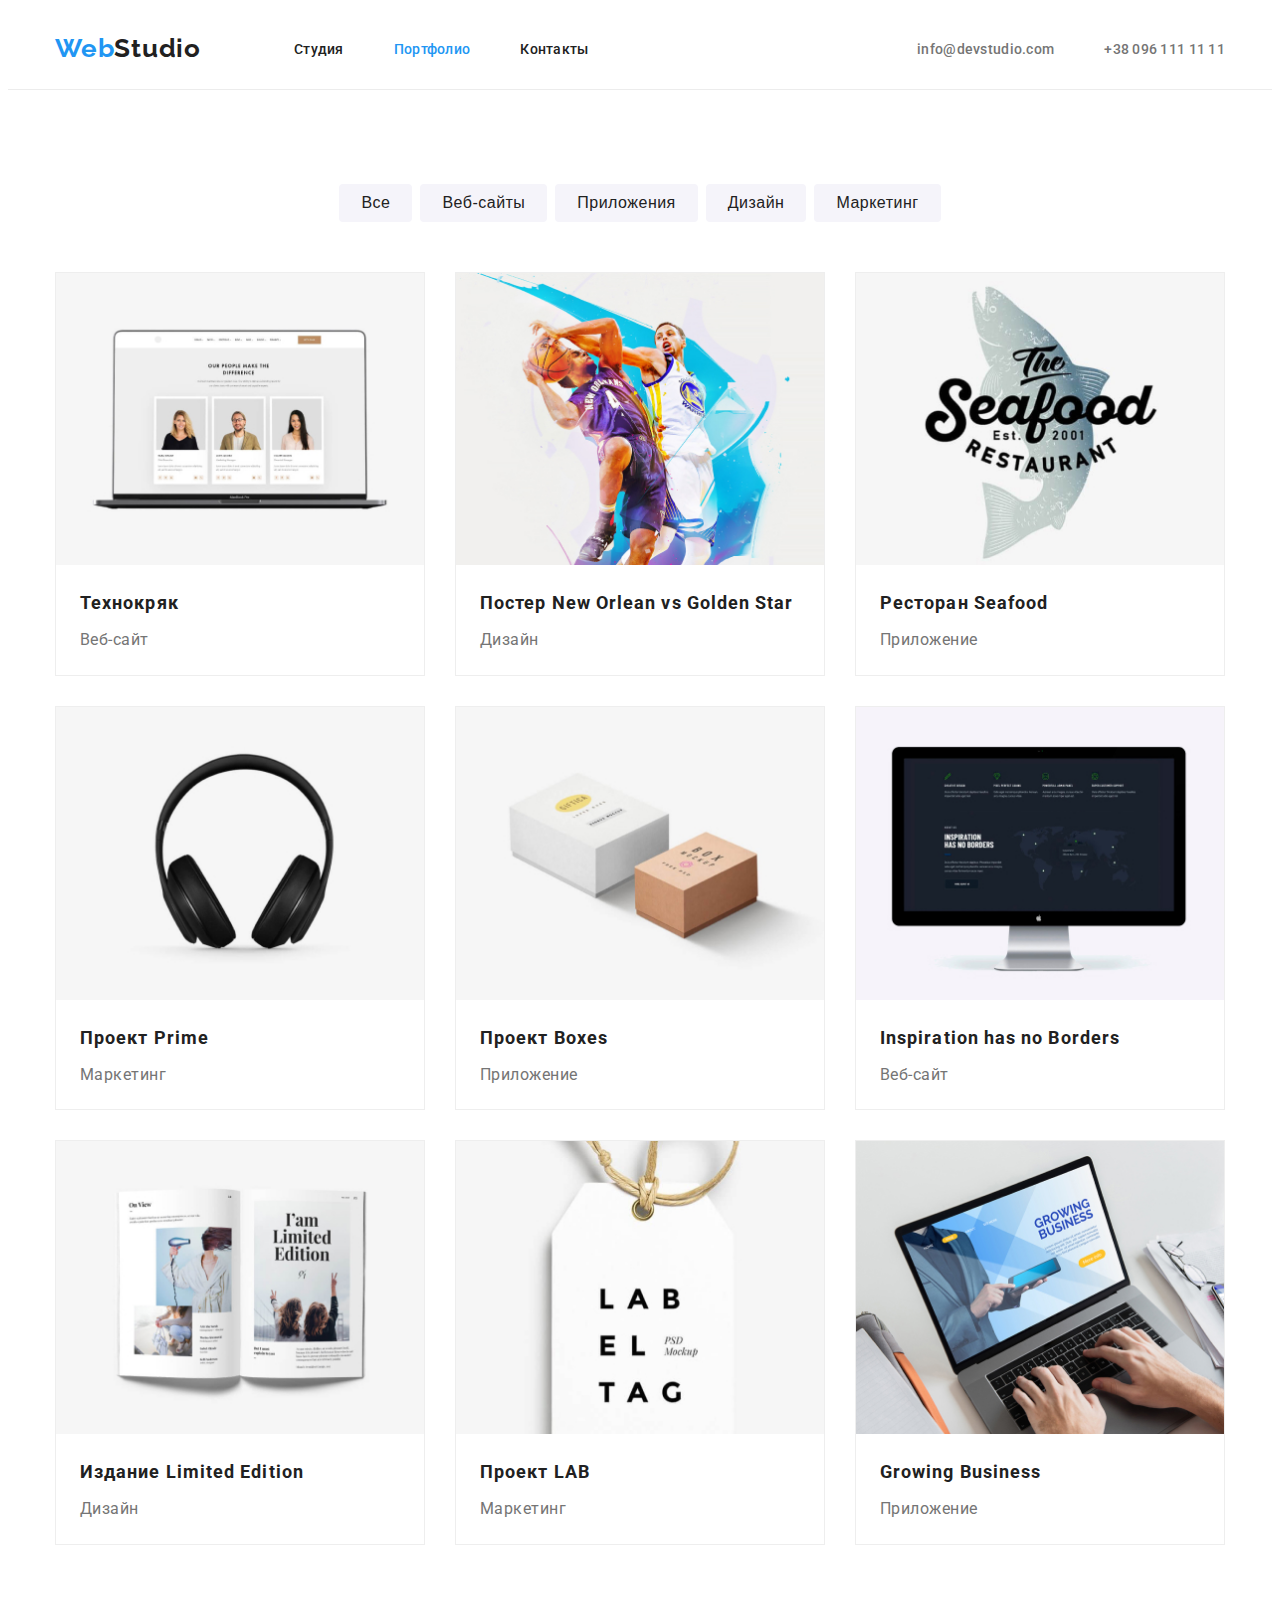
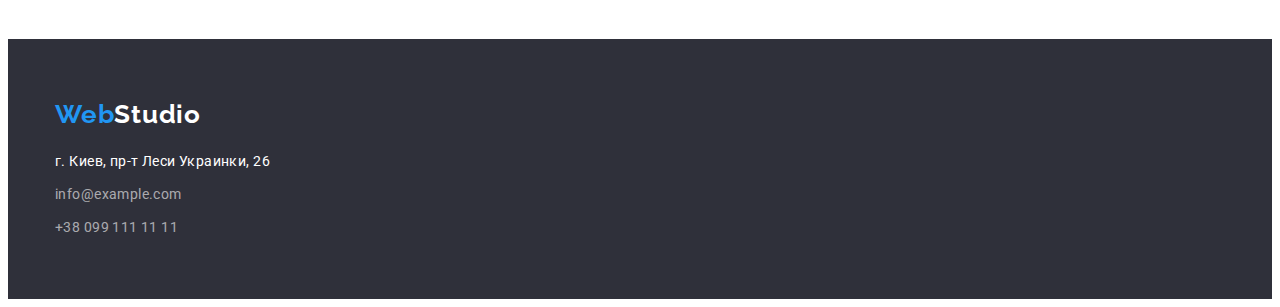
==== Portfolio.html @ ead6dd15 "1" ====
<!DOCTYPE html>
<html lang="en">
<head>
  <meta charset="UTF-8">
  <meta name="viewport" content="width=device-width, initial-scale=1.0">
  
  <link rel="preconnect" href="https://fonts.gstatic.com">
  <link href="https://fonts.googleapis.com/css2?family=Raleway:wght@700&family=Roboto:wght@400;500;700;900&display=swap"
    rel="stylesheet">
 
  <link rel="stylesheet" href="https://cdnjs.cloudflare.com/ajax/libs/modern-normalize/1.0.0/modern-normalize.min.css"
    integrity="sha512-ISS7cAi1PEhQ8jnbJpJZMd29NlhNj4AWYyLOSp2CE/CsHxTCu+r+t0D2yoJudVrd0/8fTVPUVDzY5Tvli75u/g=="
    crossorigin="anonymous" />
 
  <title>Портфолио</title>
  <link rel="stylesheet" href="./css/global.css">
  <link rel="stylesheet" href="./css/portfolio.css">
</head>

<body>

<!-- Header -->
<header class="page-header">
  
<div class="head-container">
  <nav class="header-nav">
    <!-- Логотип -->
    <a class="logo-web" href="./index.html">Web<span class="logo-studio-black">Studio</span></a>
    
    <!-- Навигация -->
    <ul class="nav-list">
      <li><a class="nav-menu" href="./index.html">Студия</a></li>
      <li><a class="nav-menu current" href="">Портфолио</a></li>
      <li><a class="nav-menu" href="">Контакты</a></li>
    </ul>
  </nav>

  <!-- Контакты -->
  <ul class="nav-contacts-list">
    <li><a class="nav-contacts" href="mailto:info@devstudio.com">info@devstudio.com</a></li>
    <li><a class="nav-contacts" href="tel:+380961111111">+38 096 111 11 11</a></li>
  </ul>
  </div>
</header>
  
<!-- Main -->
<main>

  <!--Кнопки фильтры-->
<section class="portfolio-container"> 
  <div class="container">
    
    <!-- Скрытый заголовок -->
    <h2 class="visually-hidden">Список кнопок-фильтров</h2>
    
    <!-- Кнопки -->
    <ul class="portfolio-buttons">
      <li class="buttons-items"><button class="buttons">Все</button></li>
      <li class="buttons-items"><button class="buttons">Веб-сайты</button></li>
      <li class="buttons-items"><button class="buttons">Приложения</button></li>
      <li class="buttons-items"><button class="buttons">Дизайн</button></li>
      <li class="buttons-items"><button class="buttons">Маркетинг</button></li>
    </ul>
    
    <!-- portfolio -->

    <!-- Скрытый заголовок -->
    <h2 class="visually-hidden">Наше потфолио</h2>
    <!-- Список проектов -->
     
      <ul class="project-list">
        <!-- проэкт 1 -->
        <li class="project-list-item">
          <img class="project-img" src="./images/Texnokryk.jpg" alt="Технокряк" width="370">
          <div class="project-details-container">
            <h3 class="project-title">Технокряк</h3>
            <p class="project-type">Веб-сайт</p>
          </div>
        </li>
      
        <!-- проэкт 2 -->
        <li class="project-list-item">
          <img class="project-img" src="./images/New-Orlean-vs-Golden-Star.jpg" alt="Постер New Orlean vs Golden Star"
            width="370">
          <div class="project-details-container">
            <h3 class="project-title">Постер New Orlean vs Golden Star</h3>
            <p class="project-type">Дизайн</p>
          </div>
        </li>
      
        <!-- проэкт 3 -->
        <li class="project-list-item">
          <img class="project-img" src="./images/Seafood.jpg" alt="Ресторан Seafood" width="370">
          <div class="project-details-container">
            <h3 class="project-title">Ресторан Seafood</h3>
            <p class="project-type">Приложение</p>
          </div>
        </li>
      
        <!-- проэкт 4 -->
        <li class="project-list-item">
          <img class="project-img" src="./images/prime.jpg" alt="Проект Prime" width="370">
          <div class="project-details-container">
            <h3 class="project-title">Проект Prime</h3>
            <p class="project-type">Маркетинг</p>
          </div>
        </li>
      
        <!-- проэкт 5 -->
        <li class="project-list-item">
          <img class="project-img" src="./images/Boxes.jpg" alt="Проект Boxes" width="370">
          <div class="project-details-container">
            <h3 class="project-title">Проект Boxes</h3>
            <p class="project-type">Приложение</p>
          </div>
        </li>
      
        <!-- проэкт 6 -->
        <li class="project-list-item">
          <img class="project-img" src="./images/Inspiration-has-no-Borders.jpg" alt="Inspiration has no Borders" width="370">
          <div class="project-details-container">
            <h3 class="project-title">Inspiration has no Borders</h3>
            <p class="project-type">Веб-сайт</p>
          </div>
        </li>
      
        <!-- проэкт 7 -->
        <li class="project-list-item">
          <img class="project-img" src="./images/Limited-edition.jpg" alt="Издание Limited Edition" width="370">
          <div class="project-details-container">
            <h3 class="project-title">Издание Limited Edition</h3>
            <p class="project-type">Дизайн</p>
          </div>
        </li>
      
        <!-- проэкт 8 -->
        <li class="project-list-item">
          <img class="project-img" src="./images/lab.jpg" alt="Проект LAB" width="370">
          <div class="project-details-container">
            <h3 class="project-title">Проект LAB</h3>
            <p class="project-type">Маркетинг</p>
          </div>
        </li>
      
        <!-- проэкт 9 -->
        <li class="project-list-item">
          <img class="project-img" src="./images/growin-business.jpg" alt="Growing Business" width="370">
          <div class="project-details-container">
            <h3 class="project-title">Growing Business</h3>
            <p class="project-type">Приложение</p>
          </div>
        </li>
      </ul> 
  </div>
</section>


</main>

<!-- Футер -->
<footer class="footer-main">
  <div class="footer-container">
    <!-- Логотип -->
    <a class="logo-web-footer" href="./index.html">Web<span class="logo-studio-white">Studio</span></a>
    
    <!-- Адрес -->
    <address class="address-block">
      <span class="footer-address">г. Киев, пр-т Леси Украинки, 26</span>
      <ul class="footer-address-list">
        <li><a class="footer-mail" href="mailto:info@devstudio.com">info@example.com</a></li>
        <li><a class="footer-phone" href="tel:+380961111111">+38 099 111 11 11</a></li>
      </ul>
    </address>
  </div>
  
</footer>

</body>
</html>
---- css/global.css ----
:root {
  /* Цвет шрифта*/
  --gray-text-color: #757575;
  --black-text-color: #212121;
  --select-color: #2196f3;
  --white-text-color: #ffffff;
  --footer-mail-phone: rgba(255, 255, 255, 0.6);
  /* Цвет фона, кнопок ... */
  --header-border-line: #ececec;
  --background-hero-footer: #2f303a;
  --background-team: #f5f4fa;
  --background-button: #f5f4fa;
  --background-project-list: #ffffff;
  --border-project-list: #eeeeee;
}

*,
*::before,
*::after {
  box-sizing: border-box;
}

body {
  font-family: 'Roboto', sans-serif;
  font-style: normal;
}

img {
  max-width: 100%;
  height: auto;
}

/* Обнуление некоторых стилей */
h1,
h2,
h3,
p,
ul {
  list-style: none;
  margin-top: 0;
  margin-bottom: 0;
  padding-left: 0;
}

a {
  text-decoration: none;
}

/* Эталонный контейнер */
.container {
  width: 1200px;
  padding: 0 15px;
  margin: 0 auto;
  /* outline: 1px solid red; */
}

/* Контейнер шапки */
.page-header {
  padding-top: 25px;
  padding-bottom: 25px;
}

.head-container {
  width: 1200px;
  padding: 0 15px;
  margin: 0 auto;
  display: flex;
  justify-content: space-between;
  /* outline: 1px solid red; */
}

.nav-list,
.nav-contacts-list,
.header-nav {
  display: flex;
  align-items: center;
}

.nav-list li:not(:first-child) {
  margin-left: 50px;
}

.nav-contacts-list li:last-child {
  margin-left: 50px;
}

.visually-hidden {
  position: absolute;
  width: 1px;
  height: 1px;
  margin: -1px;
  border: 0;
  padding: 0;

  white-space: nowrap;
  clip-path: inset(100%);
  clip: rect(0 0 0 0);
  overflow: hidden;
}

.logo-web,
.logo-web-footer,
.logo-studio-black {
  font-family: 'Raleway', sans-serif;
}

.logo-web,
.logo-web-footer {
  font-weight: bold;
  font-size: 26px;
  line-height: 1.19;
  letter-spacing: 0.03em;
  color: var(--select-color);
}

.logo-web {
  margin-right: 93px;
}
.logo-studio-black {
  font-weight: bold;
  font-size: 26px;
  line-height: 1.19;
  letter-spacing: 0.03em;
  color: var(--black-text-color);
}

.nav-menu {
  font-weight: 500;
  font-size: 14px;
  line-height: 1.14;
  letter-spacing: 0.02em;
  color: var(--black-text-color);
}

.nav-menu:hover,
.nav-menu:focus,
.nav-contacts:hover,
.nav-contacts:focus {
  color: var(--select-color);
}

.nav-contacts {
  font-weight: 500;
  font-size: 14px;
  line-height: 1.14;
  letter-spacing: 0.02em;
  color: var(--gray-text-color);
}

/* Footer */

.footer-main {
  background: var(--background-hero-footer);
  padding-top: 60px;
  padding-bottom: 60px;
  display: block;
}

.logo-web-footer {
  margin-bottom: 20;
}

.footer-container {
  display: block;
  width: 1200px;
  margin-right: auto;
  margin-left: auto;
  padding: 0 15px;
  /* outline: 1px solid red; */
}

.address-block {
  margin-top: 20px;
}

.footer-address {
  font-style: normal;
  font-weight: normal;
  font-size: 14px;
  line-height: 1.71;
  letter-spacing: 0.03em;
  color: var(--white-text-color);
  margin-top: 20px;
}
.footer-address-list li {
  margin-top: 9px;
}

/* Стили Footer link */
.footer-mail,
.footer-phone {
  font-weight: normal;
  font-style: normal;
  font-size: 14px;
  line-height: 1.71;
  letter-spacing: 0.03em;
  color: var(--footer-mail-phone);
}
---- css/portfolio.css ----
.page-header {
  border-bottom: 1px solid var(--header-border-line);
}

.logo-studio-white {
  color: var(--white-text-color);
}

.portfolio-container {
  padding: 94px 0;
}

/* Кнопки */
.buttons {
  background: var(--background-button);
  border-radius: 4px;
  border: none;
  font-weight: 500;
  font-size: 16px;
  line-height: 1.62;
  text-align: center;
  letter-spacing: 0.03em;
  color: var(--black-text-color);
  padding: 6px 22px;
}

.portfolio-buttons {
  display: flex;
  justify-content: center;
  text-align: center;
  margin-bottom: 50px;
}

.portfolio-buttons .buttons-items:not(:last-child) {
  margin-right: 8px;
}

.buttons:hover,
.buttons:focus {
  background: var(--select-color);
  color: var(--white-text-color);
  border: none;
  box-shadow: 0px 3px 1px rgba(0, 0, 0, 0.1), 0px 1px 2px rgba(0, 0, 0, 0.08),
    0px 2px 2px rgba(0, 0, 0, 0.12);
}

.nav-menu.current {
  color: var(--select-color);
}

/* Portfolio */

.project-list {
  display: flex;
  flex-wrap: wrap;
}

.project-list-item {
  background: var(background-project-list);
  border: 1px solid var(--border-project-list);
  width: calc((100% - 60px) / 3);
  margin-right: 30px;
  margin-bottom: 30px;
}

.project-list-item:nth-child(3n) {
  margin-right: 0;
}

.project-list-item:nth-last-child(-n + 3) {
  margin-bottom: 0;
}

.project-img {
  display: block;
}

.project-details-container {
  padding: 20px 24px;
}
.project-title {
  font-weight: bold;
  font-size: 18px;
  line-height: 2;
  letter-spacing: 0.06em;
  color: var(--black-text-color);
  margin-bottom: 4px;
}

.project-type {
  font-weight: normal;
  font-size: 16px;
  line-height: 1.87;
  letter-spacing: 0.03em;
  color: var(--gray-text-color);
}
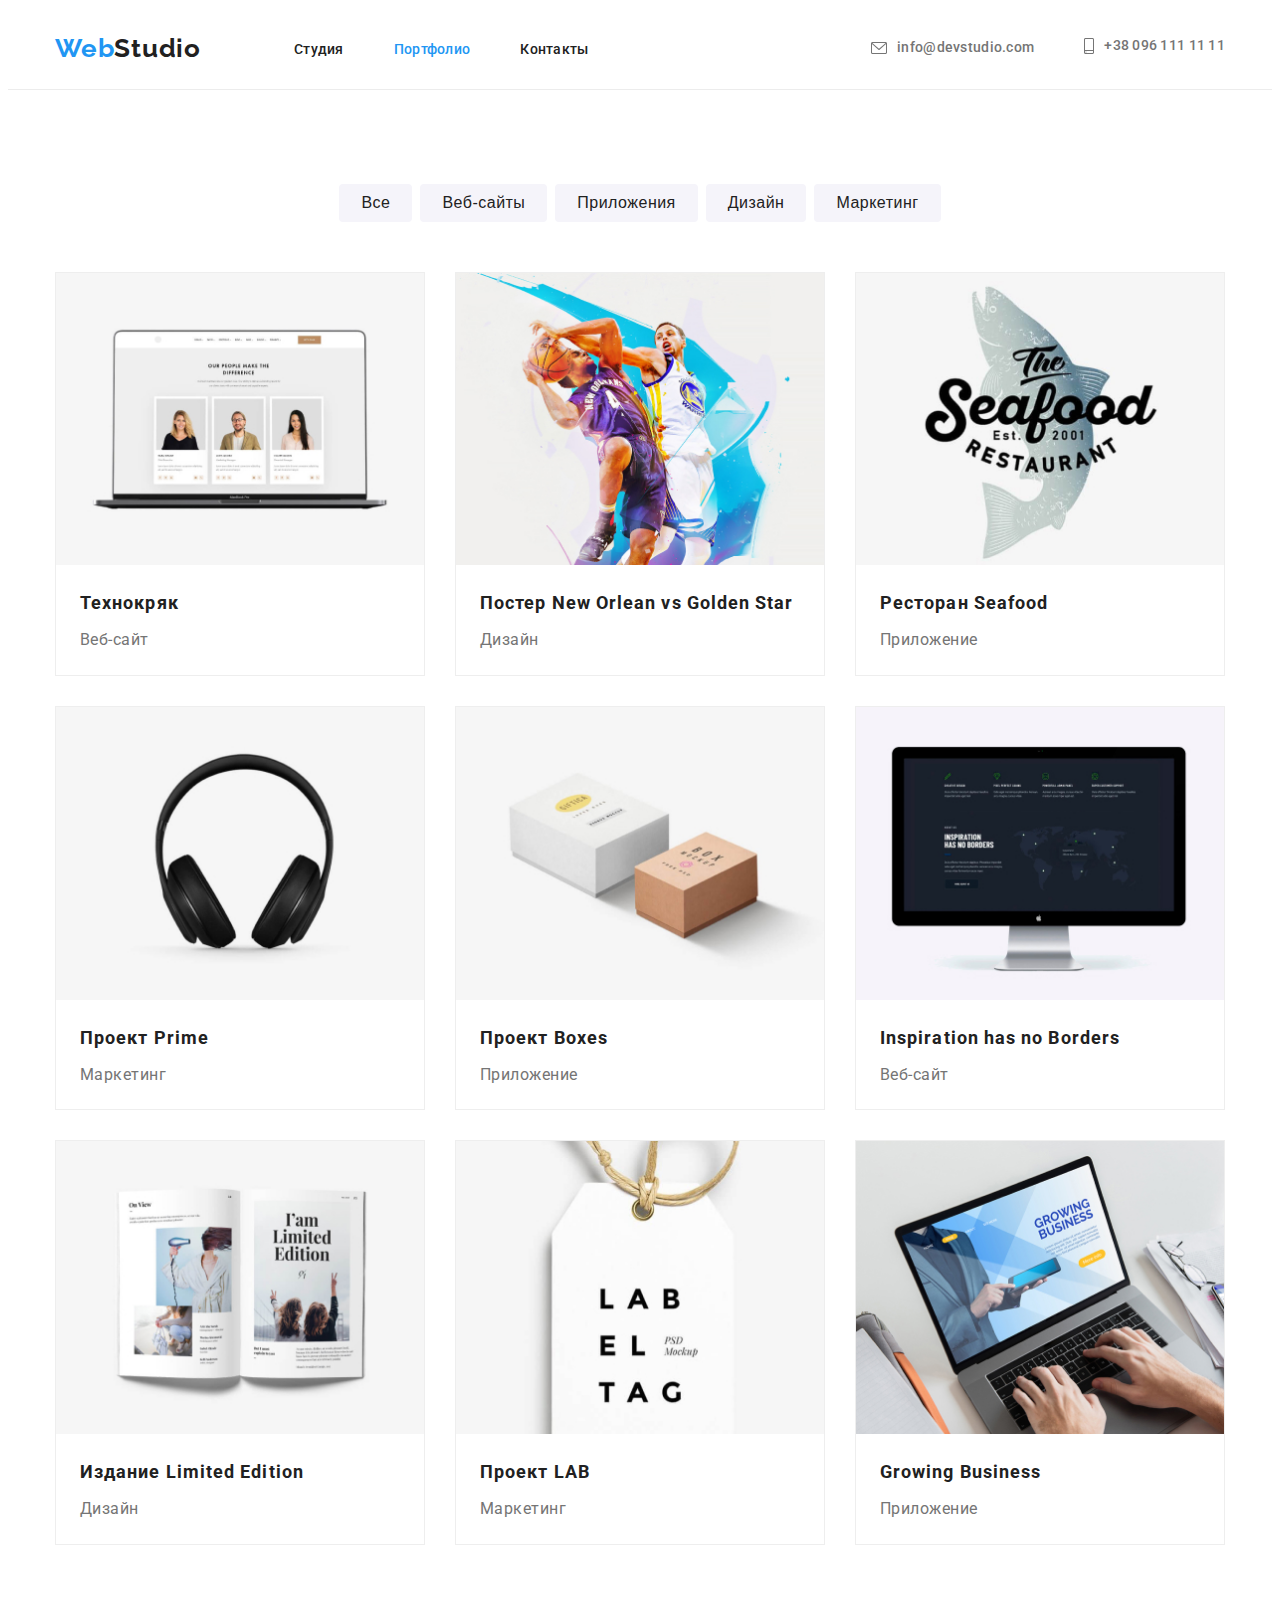
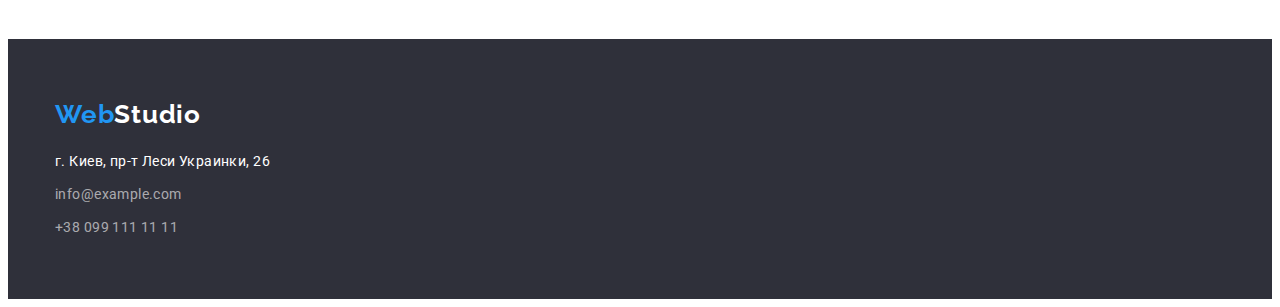
==== commit b60926d0: "1" ====
--- a/Portfolio.html
+++ b/Portfolio.html
@@ -37,8 +37,8 @@
 
   <!-- Контакты -->
   <ul class="nav-contacts-list">
-    <li><a class="nav-contacts" href="mailto:info@devstudio.com">info@devstudio.com</a></li>
-    <li><a class="nav-contacts" href="tel:+380961111111">+38 096 111 11 11</a></li>
+    <li><a class="nav-contacts-mail" href="mailto:info@devstudio.com">info@devstudio.com</a></li>
+    <li><a class="nav-contacts-phone" href="tel:+380961111111">+38 096 111 11 11</a></li>
   </ul>
   </div>
 </header>
--- a/css/global.css
+++ b/css/global.css
@@ -132,14 +132,10 @@
   color: var(--black-text-color);
 }
 
-.nav-menu:hover,
-.nav-menu:focus,
-.nav-contacts:hover,
-.nav-contacts:focus {
-  color: var(--select-color);
-}
-
-.nav-contacts {
+.nav-contacts-mail,
+.nav-contacts-phone {
+  display: inline-flex;
+  align-items: center;
   font-weight: 500;
   font-size: 14px;
   line-height: 1.14;
@@ -147,7 +143,49 @@
   color: var(--gray-text-color);
 }
 
-/* Footer */
+.nav-contacts-mail::before {
+  content: '';
+  width: 16px;
+  height: 12px;
+  /* background-color: red; */
+  background-size: contain;
+  background-repeat: no-repeat;
+  background-image: url(../images/icons/email.svg);
+  margin-right: 10px;
+}
+
+.nav-contacts-phone::before {
+  content: '';
+  width: 10px;
+  height: 16px;
+  /* background-color: red; */
+  background-size: contain;
+  background-repeat: no-repeat;
+  background-image: url(../images/icons/smartphone.svg);
+  margin-right: 10px;
+}
+
+.nav-menu:hover,
+.nav-menu:focus,
+.nav-contacts-mail:hover,
+.nav-contacts-mail:focus,
+.nav-contacts-phone:hover,
+.nav-contacts-phone:focus
+/* .nav-contacts::before:hover { */ {
+  color: var(--select-color);
+}
+
+/* .nav-contacts-mail:hover::before {
+  background-image: url(../images/icons/email-selected2.svg);
+  background-repeat: no-repeat;
+  align-items: center;
+}
+
+.nav-contacts-phone:hover::before {
+  background-image: url(../images/icons/smartphone-selected.svg);
+  background-repeat: no-repeat;
+  align-items: center;
+} */
 
 .footer-main {
   background: var(--background-hero-footer);
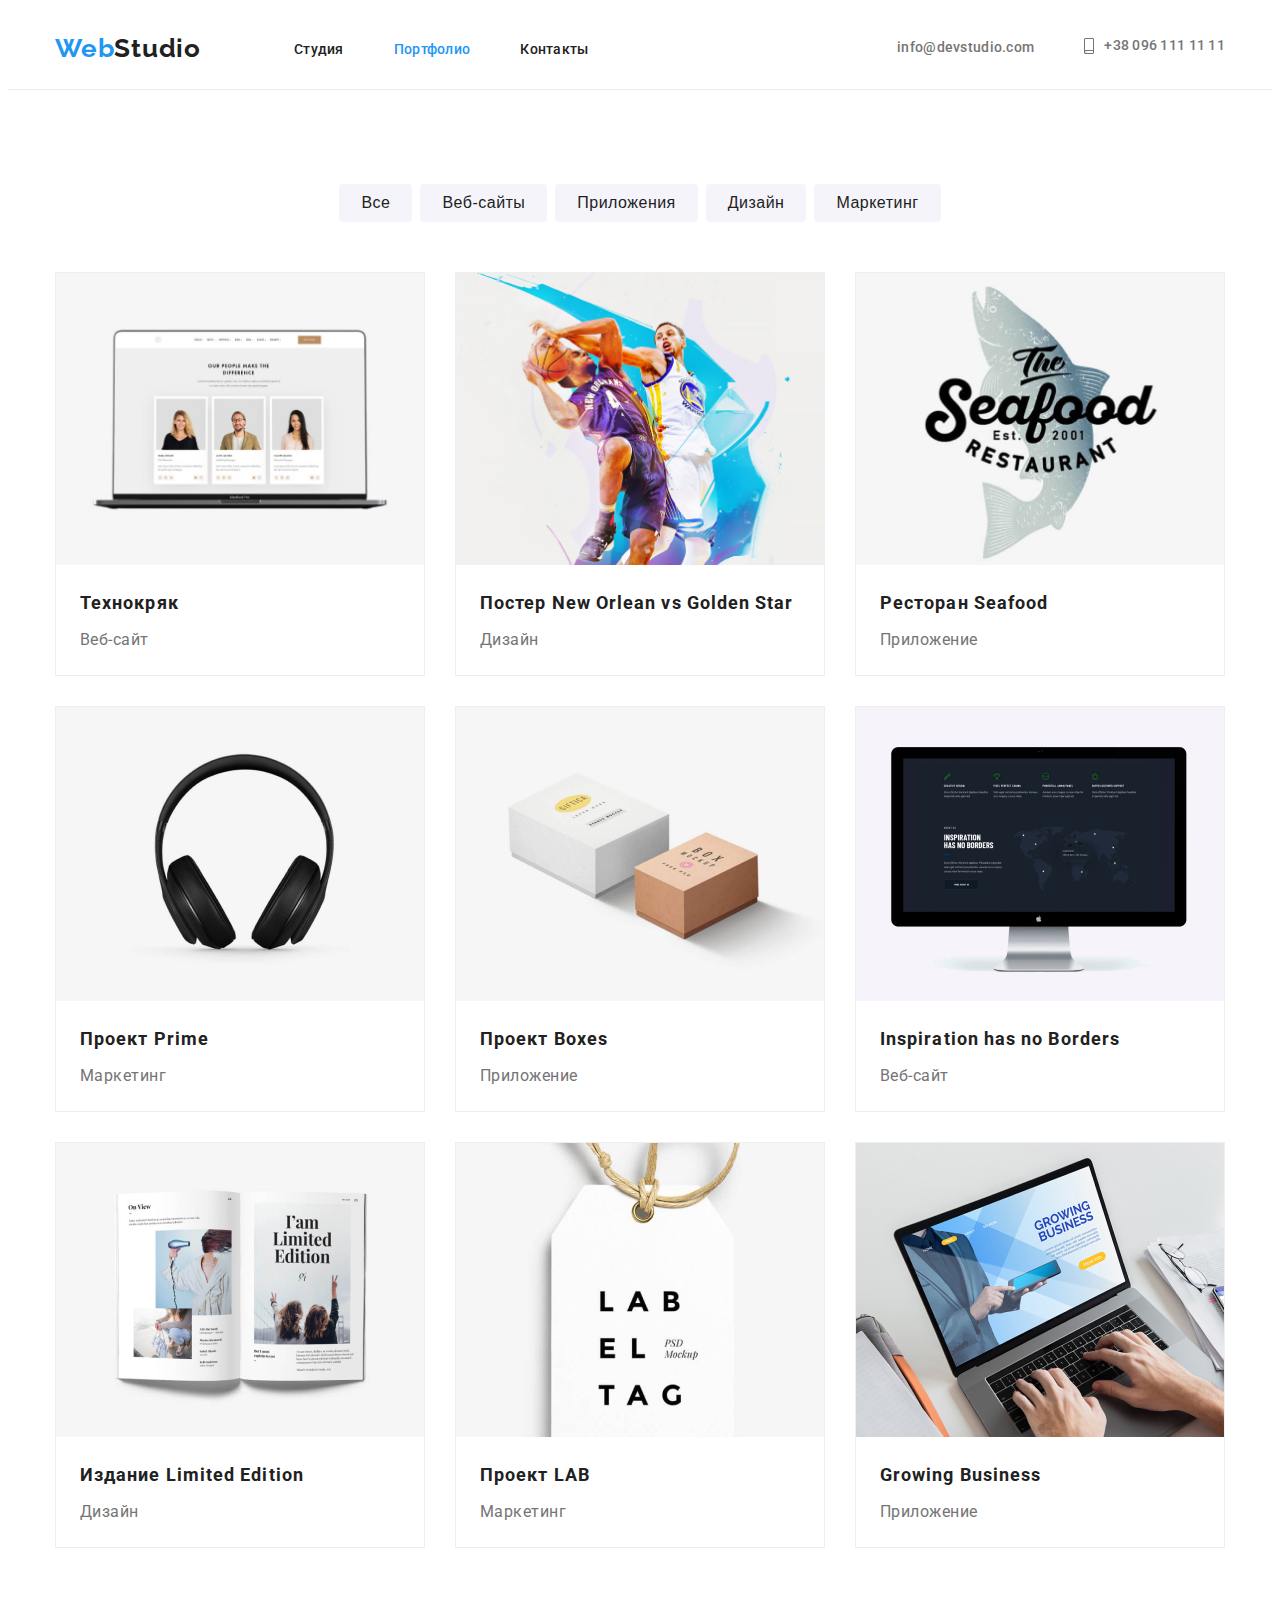
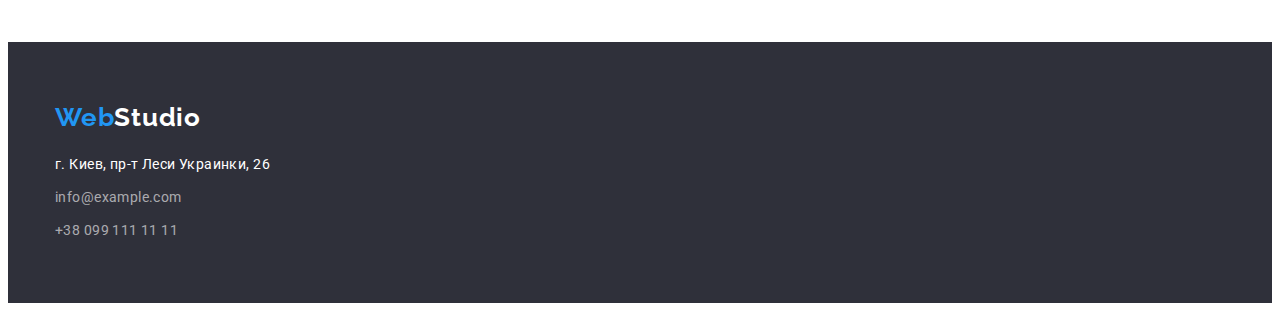
==== commit e63ba0f7: "1" ====
--- a/Portfolio.html
+++ b/Portfolio.html
@@ -71,8 +71,10 @@
       <ul class="project-list">
         <!-- проэкт 1 -->
         <li class="project-list-item">
+          <div class=-thumb">
           <img class="project-img" src="./images/Texnokryk.jpg" alt="Технокряк" width="370">
-          <div class="project-details-container">
+        </div>
+        <div class="project-details-container">
             <h3 class="project-title">Технокряк</h3>
             <p class="project-type">Веб-сайт</p>
           </div>
@@ -80,8 +82,10 @@
       
         <!-- проэкт 2 -->
         <li class="project-list-item">
+          <div class=-thumb">
           <img class="project-img" src="./images/New-Orlean-vs-Golden-Star.jpg" alt="Постер New Orlean vs Golden Star"
-            width="370">
+          width="370">
+        </div>
           <div class="project-details-container">
             <h3 class="project-title">Постер New Orlean vs Golden Star</h3>
             <p class="project-type">Дизайн</p>
@@ -90,8 +94,10 @@
       
         <!-- проэкт 3 -->
         <li class="project-list-item">
+          <div class=-thumb">
           <img class="project-img" src="./images/Seafood.jpg" alt="Ресторан Seafood" width="370">
-          <div class="project-details-container">
+        </div>
+        <div class="project-details-container">
             <h3 class="project-title">Ресторан Seafood</h3>
             <p class="project-type">Приложение</p>
           </div>
@@ -99,7 +105,9 @@
       
         <!-- проэкт 4 -->
         <li class="project-list-item">
+          <div class="thumb">
           <img class="project-img" src="./images/prime.jpg" alt="Проект Prime" width="370">
+          </div>
           <div class="project-details-container">
             <h3 class="project-title">Проект Prime</h3>
             <p class="project-type">Маркетинг</p>
@@ -108,7 +116,9 @@
       
         <!-- проэкт 5 -->
         <li class="project-list-item">
+          <div class="thumb">
           <img class="project-img" src="./images/Boxes.jpg" alt="Проект Boxes" width="370">
+          </div>
           <div class="project-details-container">
             <h3 class="project-title">Проект Boxes</h3>
             <p class="project-type">Приложение</p>
@@ -117,7 +127,9 @@
       
         <!-- проэкт 6 -->
         <li class="project-list-item">
+          <div class="thumb">
           <img class="project-img" src="./images/Inspiration-has-no-Borders.jpg" alt="Inspiration has no Borders" width="370">
+          </div>
           <div class="project-details-container">
             <h3 class="project-title">Inspiration has no Borders</h3>
             <p class="project-type">Веб-сайт</p>
@@ -126,7 +138,9 @@
       
         <!-- проэкт 7 -->
         <li class="project-list-item">
+          <div class="thumb">
           <img class="project-img" src="./images/Limited-edition.jpg" alt="Издание Limited Edition" width="370">
+          </div>
           <div class="project-details-container">
             <h3 class="project-title">Издание Limited Edition</h3>
             <p class="project-type">Дизайн</p>
@@ -135,7 +149,9 @@
       
         <!-- проэкт 8 -->
         <li class="project-list-item">
+          <div class="thumb">
           <img class="project-img" src="./images/lab.jpg" alt="Проект LAB" width="370">
+          </div>
           <div class="project-details-container">
             <h3 class="project-title">Проект LAB</h3>
             <p class="project-type">Маркетинг</p>
@@ -144,7 +160,9 @@
       
         <!-- проэкт 9 -->
         <li class="project-list-item">
+          <div class="thumb">
           <img class="project-img" src="./images/growin-business.jpg" alt="Growing Business" width="370">
+          </div>
           <div class="project-details-container">
             <h3 class="project-title">Growing Business</h3>
             <p class="project-type">Приложение</p>
--- a/css/portfolio.css
+++ b/css/portfolio.css
@@ -71,6 +71,16 @@
   margin-bottom: 0;
 }
 
+.project-list .thumb {
+  height: 294px;
+}
+
+.project-list .project-img {
+  width: 100%;
+  height: 100%;
+  object-fit: cover;
+}
+
 .project-img {
   display: block;
 }
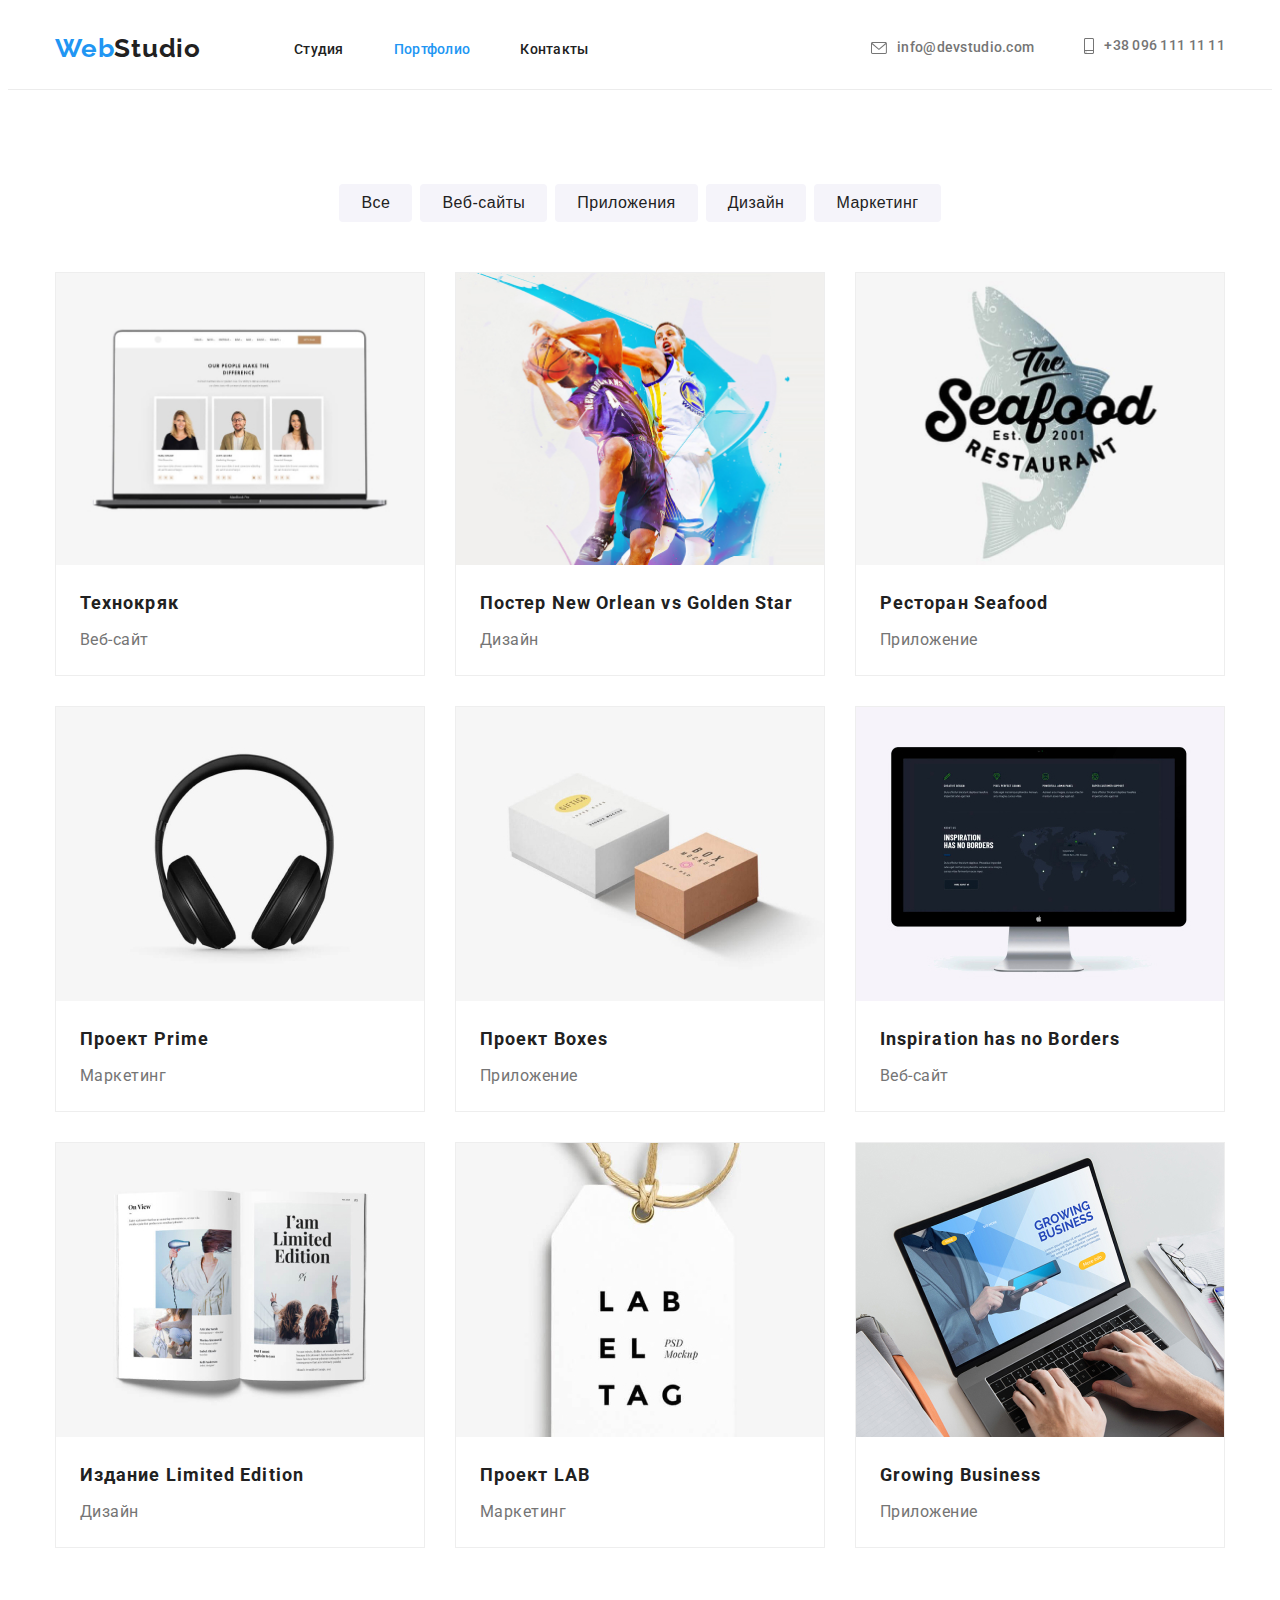
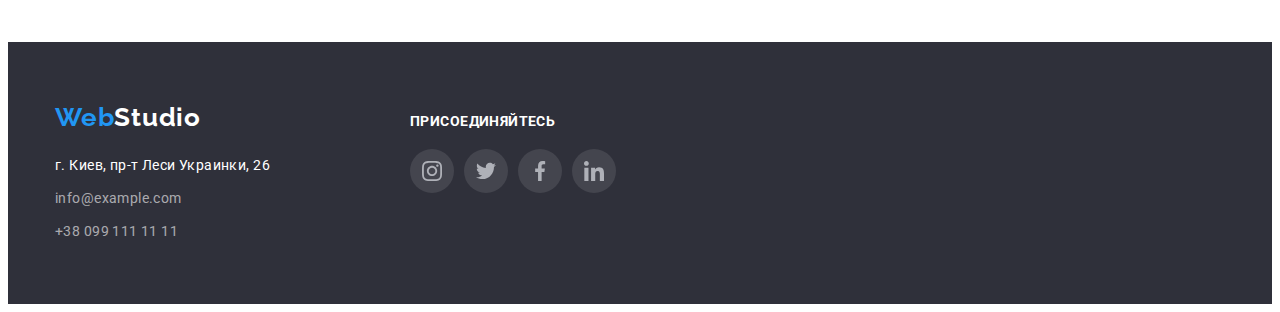
==== commit 62c09b66: "part3" ====
--- a/Portfolio.html
+++ b/Portfolio.html
@@ -13,8 +13,7 @@
     crossorigin="anonymous" />
  
   <title>Портфолио</title>
-  <link rel="stylesheet" href="./css/global.css">
-  <link rel="stylesheet" href="./css/portfolio.css">
+  <link rel="stylesheet" href="./css/styles.css">
 </head>
 
 <body>
@@ -37,8 +36,16 @@
 
   <!-- Контакты -->
   <ul class="nav-contacts-list">
-    <li><a class="nav-contacts-mail" href="mailto:info@devstudio.com">info@devstudio.com</a></li>
-    <li><a class="nav-contacts-phone" href="tel:+380961111111">+38 096 111 11 11</a></li>
+    <li><a class="nav-contacts-mail" href="mailto:info@devstudio.com">
+        <svg class="mail-icon">
+          <use href="./images/icons/icons.svg#email"></use>
+        </svg>
+        info@devstudio.com</a></li>
+    <li><a class="nav-contacts-phone" href="tel:+380961111111">
+        <svg class="phone-icon">
+          <use href="./images/icons/icons.svg#smartphone"></use>
+        </svg>
+        +38 096 111 11 11</a></li>
   </ul>
   </div>
 </header>
@@ -178,19 +185,60 @@
 <!-- Футер -->
 <footer class="footer-main">
   <div class="footer-container">
-    <!-- Логотип -->
-    <a class="logo-web-footer" href="./index.html">Web<span class="logo-studio-white">Studio</span></a>
-    
-    <!-- Адрес -->
-    <address class="address-block">
-      <span class="footer-address">г. Киев, пр-т Леси Украинки, 26</span>
-      <ul class="footer-address-list">
-        <li><a class="footer-mail" href="mailto:info@devstudio.com">info@example.com</a></li>
-        <li><a class="footer-phone" href="tel:+380961111111">+38 099 111 11 11</a></li>
+    <div class="footer-address">
+      <!-- Логотип -->
+      <a class="logo-web-footer" href="./index.html">Web<span class="logo-studio-white">Studio</span></a>
+
+      <!-- Адрес -->
+      <address class="address-block">
+        <span class="footer-address">г. Киев, пр-т Леси Украинки, 26</span>
+
+        <ul class="footer-address-list">
+          <li><a class="footer-mail" href="mailto:info@devstudio.com">info@example.com</a></li>
+          <li><a class="footer-phone" href="tel:+380961111111">+38 099 111 11 11</a></li>
+        </ul>
+      </address>
+    </div>
+    <div class="join-us">
+      <h2 class="join-us-title">Присоединяйтесь</h2>
+
+      <ul class="footer-social-icons">
+        <li class="social-icons-item">
+          <a class="footer-social-icons-link" href="">
+            <svg class="social-icons-svg" width="20" height="20">
+              <use href="./images/icons/icons.svg#instagram"></use>
+            </svg>
+          </a>
+        </li>
+
+        <li class="social-icons-item">
+          <a class="footer-social-icons-link" href="">
+            <svg class="social-icons-svg" width="20" height="20">
+              <use href="./images/icons/icons.svg#twitter"></use>
+            </svg>
+          </a>
+        </li>
+
+        <li class="social-icons-item">
+          <a class="footer-social-icons-link" href="">
+            <svg class="social-icons-svg" width="20" height="20">
+              <use href="./images/icons/icons.svg#facebook"></use>
+            </svg>
+          </a>
+        </li>
+
+        <li class="social-icons-item">
+          <a class="footer-social-icons-link" href="">
+            <svg class="social-icons-svg" width="20" height="20">
+              <use href="./images/icons/icons.svg#linkedin"></use>
+            </svg>
+          </a>
+        </li>
       </ul>
-    </address>
+    </div>
+
   </div>
-  
+
 </footer>
 
 </body>
--- a/css/styles.css
+++ b/css/styles.css
@@ -0,0 +1,688 @@
+:root {
+  /* Цвет шрифта*/
+  --gray-text-color: #757575;
+  --black-text-color: #212121;
+  --select-color: #2196f3;
+  --white-text-color: #ffffff;
+  --footer-mail-phone: rgba(255, 255, 255, 0.6);
+  /* Цвет фона, кнопок ... */
+  --header-border-line: #ececec;
+  --background-hero-footer: #2f303a;
+  --background-team: #f5f4fa;
+  --background-button: #f5f4fa;
+  --background-project-list: #ffffff;
+  --border-project-list: #eeeeee;
+  --gray-icon-customer: #afb1b8;
+}
+
+*,
+*::before,
+*::after {
+  box-sizing: border-box;
+}
+
+body {
+  font-family: 'Roboto', sans-serif;
+  font-style: normal;
+}
+
+img {
+  max-width: 100%;
+  height: auto;
+}
+
+/* Обнуление некоторых стилей */
+h1,
+h2,
+h3,
+p,
+ul,
+li {
+  list-style: none;
+  margin-top: 0;
+  margin-bottom: 0;
+  padding-left: 0;
+}
+
+a {
+  text-decoration: none;
+}
+
+/* Эталонный контейнер */
+.container {
+  width: 1200px;
+  padding: 0 15px;
+  margin: 0 auto;
+  /* outline: 1px solid red; */
+}
+
+/* Контейнер шапки */
+.page-header {
+  padding-top: 25px;
+  padding-bottom: 25px;
+}
+
+.head-container {
+  width: 1200px;
+  padding: 0 15px;
+  margin: 0 auto;
+  display: flex;
+  justify-content: space-between;
+  /* outline: 1px solid red; */
+}
+
+.nav-list,
+.nav-contacts-list,
+.header-nav {
+  display: flex;
+  align-items: center;
+}
+
+.nav-list li:not(:first-child) {
+  margin-left: 50px;
+}
+
+.nav-contacts-list li:last-child {
+  margin-left: 50px;
+}
+
+.visually-hidden {
+  position: absolute;
+  width: 1px;
+  height: 1px;
+  margin: -1px;
+  border: 0;
+  padding: 0;
+
+  white-space: nowrap;
+  clip-path: inset(100%);
+  clip: rect(0 0 0 0);
+  overflow: hidden;
+}
+
+.logo-web,
+.logo-web-footer,
+.logo-studio-black {
+  font-family: 'Raleway', sans-serif;
+}
+
+.logo-web,
+.logo-web-footer {
+  font-weight: bold;
+  font-size: 26px;
+  line-height: 1.19;
+  letter-spacing: 0.03em;
+  color: var(--select-color);
+}
+
+.logo-web {
+  margin-right: 93px;
+}
+.logo-studio-black {
+  font-weight: bold;
+  font-size: 26px;
+  line-height: 1.19;
+  letter-spacing: 0.03em;
+  color: var(--black-text-color);
+}
+
+.nav-menu {
+  font-weight: 500;
+  font-size: 14px;
+  line-height: 1.14;
+  letter-spacing: 0.02em;
+  color: var(--black-text-color);
+}
+
+.nav-contacts-mail,
+.nav-contacts-phone {
+  display: inline-flex;
+  align-items: center;
+  font-weight: 500;
+  font-size: 14px;
+  line-height: 1.14;
+  letter-spacing: 0.02em;
+  color: var(--gray-text-color);
+}
+
+/* .nav-contacts-mail::before {
+  content: '';
+  width: 16px;
+  height: 12px;
+  background-color: red;
+  background-size: contain;
+  background-repeat: no-repeat;
+  background-image: url(../images/icons/email.svg);
+  margin-right: 10px;
+}
+
+.nav-contacts-phone::before {
+  content: '';
+  width: 10px;
+  height: 16px;
+  background-color: red;
+  background-size: contain;
+  background-repeat: no-repeat;
+  background-image: url(../images/icons/smartphone.svg);
+  margin-right: 10px;
+} */
+
+.nav-menu:hover,
+.nav-menu:focus,
+.nav-contacts-mail:hover,
+.nav-contacts-mail:focus,
+.nav-contacts-phone:hover,
+.nav-contacts-phone:focus
+/* .nav-contacts::before:hover { */ {
+  color: var(--select-color);
+  outline: none;
+}
+
+/* .nav-contacts-mail:hover::before {
+  background-image: url(../images/icons/email-selected2.svg);
+  background-repeat: no-repeat;
+  align-items: center;
+}
+
+.nav-contacts-phone:hover::before {
+  background-image: url(../images/icons/smartphone-selected.svg);
+  background-repeat: no-repeat;
+  align-items: center;
+} */
+
+.head-container {
+  display: flex;
+  justify-content: space-between;
+}
+
+.nav-menu.current {
+  color: var(--select-color);
+}
+
+.logo-studio-white {
+  color: var(--white-text-color);
+}
+
+/* Hero */
+
+.hero {
+  background-color: var(--background-hero-footer);
+  background-image: linear-gradient(rgba(0, 0, 0, 40%), rgba(0, 0, 0, 40%)),
+    url(../images/background/background-hero.jpg);
+  max-width: 1600px;
+  margin-left: auto;
+  margin-right: auto;
+  background-repeat: no-repeat;
+  background-position: center;
+  text-align: center;
+  padding-top: 200px;
+  padding-bottom: 200px;
+}
+
+.hero-title {
+  width: 696px;
+  font-weight: 900;
+  font-size: 44px;
+  line-height: 1.36;
+  letter-spacing: 0.06em;
+  text-transform: uppercase;
+  color: var(--white-text-color);
+  margin-left: auto;
+  margin-right: auto;
+  margin-bottom: 30px;
+}
+
+.hero-link {
+  display: inline-block;
+  min-width: 200px;
+  font-weight: bold;
+  font-size: 16px;
+  line-height: 1.87;
+  letter-spacing: 0.06em;
+  color: var(--white-text-color);
+  background-color: var(--select-color);
+  box-shadow: 0px 4px 4px rgba(0, 0, 0, 0.15);
+  border-radius: 4px;
+  padding: 10px 32px;
+}
+
+/* Наши принципы */
+
+.tenet {
+  font-weight: normal;
+  font-size: 14px;
+  line-height: 1.71;
+  letter-spacing: 0.03em;
+  padding-top: 94px;
+  padding-bottom: 94px;
+  color: var(--gray-text-color);
+}
+
+.tenet-list {
+  display: flex;
+}
+
+.tenet-list .tenet-list-items {
+  width: 270px;
+}
+
+.tenet-list .tenet-list-items:not(:last-child) {
+  margin-right: 30px;
+}
+
+.tenet-picture {
+  display: flex;
+  justify-content: center;
+  align-items: center;
+  width: 270px;
+  height: 120px;
+  background-color: var(--background-team);
+  margin-bottom: 30px;
+}
+.tenet-title {
+  display: inline-block;
+  font-weight: bold;
+  font-size: 14px;
+  line-height: 1.14;
+  letter-spacing: 0.03em;
+  text-transform: uppercase;
+  color: var(--black-text-color);
+  margin-bottom: 10px;
+}
+
+.tenet-description {
+  font-weight: normal;
+  font-size: 14px;
+  line-height: 1.71;
+  letter-spacing: 0.03em;
+}
+
+/* Чем мы занимаемся */
+
+.activities {
+  padding-bottom: 94px;
+}
+
+.activities-photos {
+  display: flex;
+  justify-content: space-between;
+}
+
+.activities-img {
+  display: block;
+}
+
+.activities-title,
+.team-title,
+.clients-title {
+  font-weight: bold;
+  font-size: 36px;
+  line-height: 1.16;
+  text-align: center;
+  letter-spacing: 0.03em;
+  color: var(--black-text-color);
+  margin-bottom: 50px;
+}
+
+/* Команда */
+.team {
+  background-color: var(--background-team);
+  padding-top: 94px;
+  padding-bottom: 94px;
+}
+
+.team-list {
+  display: flex;
+  flex-wrap: wrap;
+  text-align: center;
+  margin-bottom: -30px;
+  /* justify-content: space-between; */
+}
+
+.team-unit {
+  display: block;
+  width: calc(1170 - 90) / 4;
+  /* height: 368px; */
+  background: var(--background-project-list);
+  box-shadow: 0px 1px 3px rgba(0, 0, 0, 0.12), 0px 1px 1px rgba(0, 0, 0, 0.14),
+    0px 2px 1px rgba(0, 0, 0, 0.2);
+  border-radius: 0px 0px 4px 4px;
+  margin-right: 30px;
+  margin-bottom: 30px;
+}
+
+.team-unit-img {
+  display: block;
+}
+
+/* .team-unit:not(:last-child) */
+/* margin-bottom: 30px; */
+
+.team-unit:nth-child(4n) {
+  margin-right: 0px;
+}
+.team-descripion-block {
+  padding-top: 30px;
+  padding-left: 59px;
+  padding-right: 59px;
+  /* text-align: center; */
+}
+
+.team-member {
+  font-weight: 500;
+  font-size: 16px;
+  line-height: 1.19;
+  letter-spacing: 0.03em;
+  color: var(--black-text-color);
+  margin-bottom: 10px;
+}
+
+.team-position {
+  font-weight: normal;
+  font-size: 16px;
+  line-height: 1.19;
+  letter-spacing: 0.03em;
+  color: var(--gray-text-color);
+}
+
+.social-icons {
+  display: flex;
+  justify-content: center;
+  padding-top: 16px;
+  padding-bottom: 30px;
+  padding-left: 32px;
+  padding-right: 32px;
+  color: var(--gray-icon-customer);
+}
+
+.social-icons-item:not(:last-child) {
+  margin-right: 10px;
+}
+
+.social-icons-link,
+.footer-social-icons-link {
+  display: flex;
+  justify-content: center;
+  align-items: center;
+  width: 44px;
+  height: 44px;
+  /* border: 1px solid #afb1b8; */
+  border-radius: 50%;
+  color: var(--gray-icon-customer);
+}
+
+.social-icons-link:hover,
+.footer-social-icons-link:hover,
+.social-icons-link:focus,
+.footer-social-icons-link:focus {
+  background: var(--select-color);
+  color: var(--white-text-color);
+  outline: none;
+}
+
+.social-icons-svg {
+  fill: currentColor;
+}
+
+/* Клиенты */
+
+.clients {
+  display: block;
+  padding-top: 94px;
+  padding-bottom: 94px;
+}
+
+.clients-list {
+  display: flex;
+  /* text-align: center; */
+}
+
+.client-link {
+  display: flex;
+  justify-content: center;
+  align-items: center;
+  width: 170px;
+  height: 90px;
+  border: 1px solid var(--gray-icon-customer);
+
+  border-radius: 4px;
+  color: var(--gray-icon-customer);
+}
+
+.client-link:hover {
+  border: 1px solid var(--select-color);
+  color: var(--select-color);
+}
+
+.client-link:focus {
+  outline: none;
+}
+
+.clients-item:not(:last-child) {
+  margin-right: 30px;
+}
+/* align-content: center; */
+/* align-items: center; */
+/* align-content: center; */
+
+/* align-content: center;
+} */
+
+.client-icon {
+  fill: currentColor;
+}
+
+.client-icon:hover {
+  fill: currentColor;
+}
+
+.mail-icon {
+  width: 16px;
+  height: 12px;
+  fill: currentColor;
+  margin-right: 10px;
+}
+
+.phone-icon {
+  width: 10px;
+  height: 16px;
+  fill: currentColor;
+  margin-right: 10px;
+}
+
+.page-header {
+  border-bottom: 1px solid var(--header-border-line);
+}
+
+.logo-studio-white {
+  color: var(--white-text-color);
+}
+
+/* Потфолио */
+
+.portfolio-container {
+  padding: 94px 0;
+}
+
+/* Кнопки */
+.buttons {
+  background: var(--background-button);
+  border-radius: 4px;
+  border: none;
+  font-weight: 500;
+  font-size: 16px;
+  line-height: 1.62;
+  text-align: center;
+  letter-spacing: 0.03em;
+  color: var(--black-text-color);
+  padding: 6px 22px;
+}
+
+.portfolio-buttons {
+  display: flex;
+  justify-content: center;
+  text-align: center;
+  margin-bottom: 50px;
+}
+
+.portfolio-buttons .buttons-items:not(:last-child) {
+  margin-right: 8px;
+}
+
+.buttons:hover,
+.buttons:focus {
+  background: var(--select-color);
+  color: var(--white-text-color);
+  border: none;
+  box-shadow: 0px 3px 1px rgba(0, 0, 0, 0.1), 0px 1px 2px rgba(0, 0, 0, 0.08),
+    0px 2px 2px rgba(0, 0, 0, 0.12);
+}
+
+.nav-menu.current {
+  color: var(--select-color);
+}
+
+/* Portfolio */
+
+.project-list {
+  display: flex;
+  flex-wrap: wrap;
+}
+
+.project-list-item {
+  background: var(background-project-list);
+  border: 1px solid var(--border-project-list);
+  width: calc((100% - 60px) / 3);
+  margin-right: 30px;
+  margin-bottom: 30px;
+}
+
+.project-list-item:nth-child(3n) {
+  margin-right: 0;
+}
+
+.project-list-item:nth-last-child(-n + 3) {
+  margin-bottom: 0;
+}
+
+.project-list .thumb {
+  height: 294px;
+}
+
+.project-list .project-img {
+  width: 100%;
+  height: 100%;
+  object-fit: cover;
+}
+
+.project-img {
+  display: block;
+}
+
+.project-details-container {
+  padding: 20px 24px;
+}
+.project-title {
+  font-weight: bold;
+  font-size: 18px;
+  line-height: 2;
+  letter-spacing: 0.06em;
+  color: var(--black-text-color);
+  margin-bottom: 4px;
+}
+
+.project-type {
+  font-weight: normal;
+  font-size: 16px;
+  line-height: 1.87;
+  letter-spacing: 0.03em;
+  color: var(--gray-text-color);
+}
+
+.footer-main {
+  background: var(--background-hero-footer);
+  padding-top: 60px;
+  padding-bottom: 60px;
+  display: block;
+}
+
+.logo-web-footer {
+  margin-bottom: 20;
+}
+
+.footer-container {
+  display: flex;
+  width: 1200px;
+  margin-right: auto;
+  margin-left: auto;
+  padding: 0 15px;
+  /* outline: 1px solid red; */
+}
+
+.footer-container {
+  display: flex;
+  align-items: baseline;
+}
+
+.footer-address {
+  padding-right: 70px;
+}
+
+.join-us {
+}
+
+.join-us-title {
+  font-weight: bold;
+  font-size: 14px;
+  line-height: 16px;
+  letter-spacing: 0.03em;
+  text-transform: uppercase;
+  color: var(--white-text-color);
+}
+
+.address-block {
+  margin-top: 20px;
+}
+
+.footer-address {
+  font-style: normal;
+  font-weight: normal;
+  font-size: 14px;
+  line-height: 1.71;
+  letter-spacing: 0.03em;
+  color: var(--white-text-color);
+}
+.footer-address-list li {
+  margin-top: 9px;
+}
+
+/* Стили Footer link */
+.footer-mail,
+.footer-phone {
+  font-weight: normal;
+  font-style: normal;
+  font-size: 14px;
+  line-height: 1.71;
+  letter-spacing: 0.03em;
+  color: var(--footer-mail-phone);
+}
+
+.footer-social-icons {
+  display: flex;
+  margin-top: 20px;
+}
+
+.footer-social-icons-link {
+  background: rgba(255, 255, 255, 0.1);
+}
+
+/* .social-icons-link:hover,
+.social-icons-link:focus {
+  background: var(--select-color);
+  color: var(--white-text-color);
+  outline: none;
+}
+
+.social-icons-svg {
+  fill: currentColor;
+} */
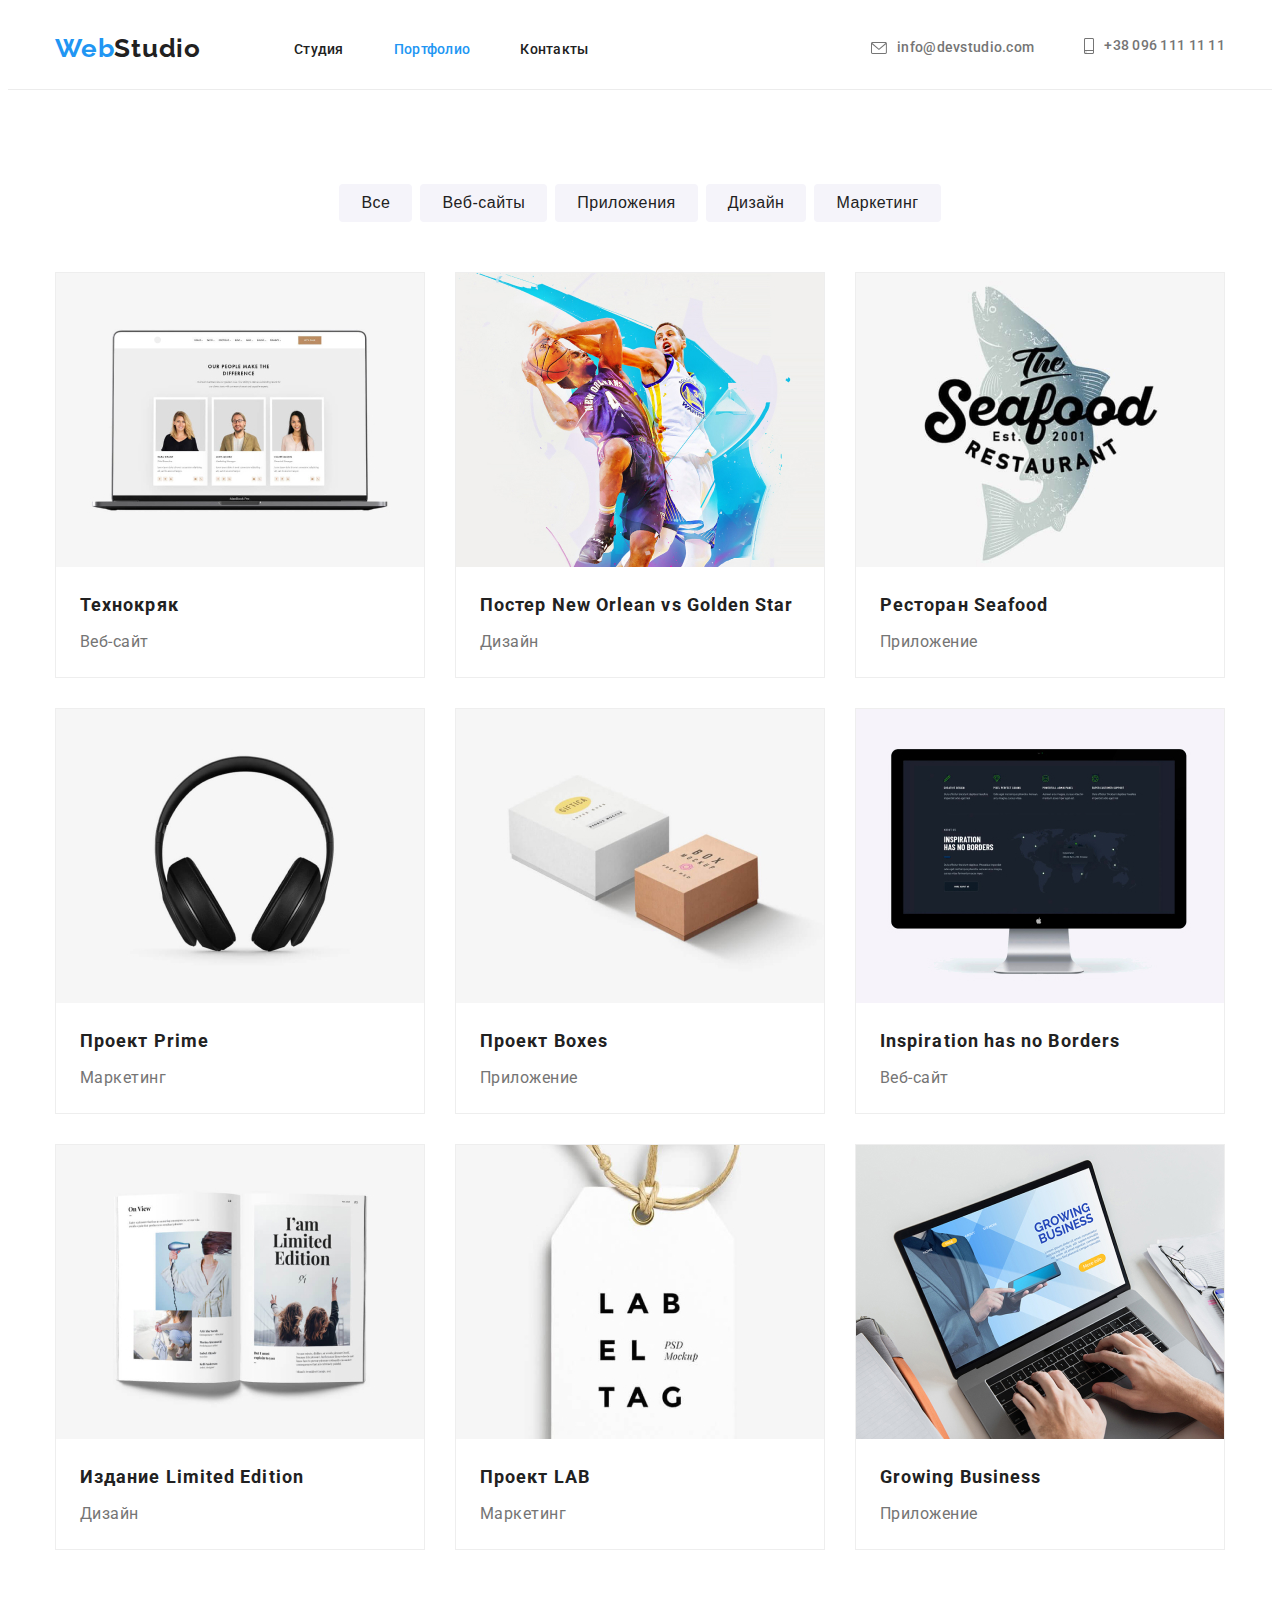
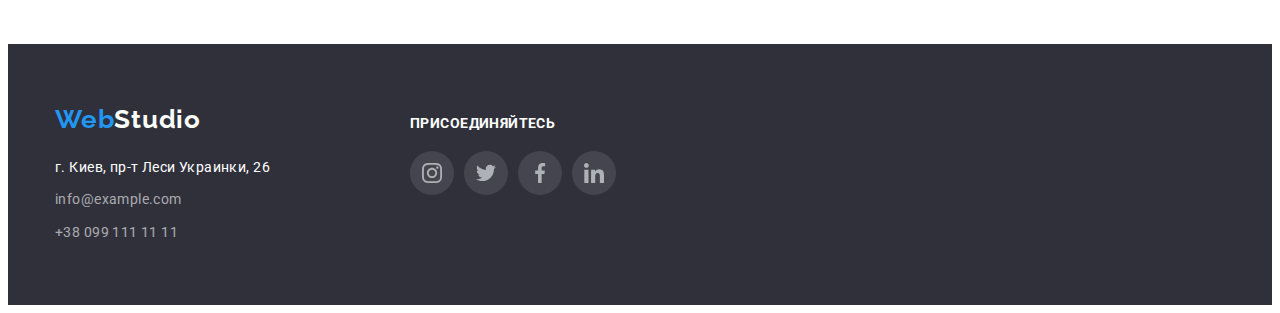
==== commit ec79f941: "done" ====
--- a/Portfolio.html
+++ b/Portfolio.html
@@ -30,7 +30,7 @@
     <ul class="nav-list">
       <li><a class="nav-menu" href="./index.html">Студия</a></li>
       <li><a class="nav-menu current" href="">Портфолио</a></li>
-      <li><a class="nav-menu" href="">Контакты</a></li>
+      <li><a class="nav-menu" href="#footer">Контакты</a></li>
     </ul>
   </nav>
 
@@ -78,7 +78,7 @@
       <ul class="project-list">
         <!-- проэкт 1 -->
         <li class="project-list-item">
-          <div class=-thumb">
+          <div class="thumb">
           <img class="project-img" src="./images/Texnokryk.jpg" alt="Технокряк" width="370">
         </div>
         <div class="project-details-container">
@@ -89,7 +89,7 @@
       
         <!-- проэкт 2 -->
         <li class="project-list-item">
-          <div class=-thumb">
+          <div class="thumb">
           <img class="project-img" src="./images/New-Orlean-vs-Golden-Star.jpg" alt="Постер New Orlean vs Golden Star"
           width="370">
         </div>
@@ -101,7 +101,7 @@
       
         <!-- проэкт 3 -->
         <li class="project-list-item">
-          <div class=-thumb">
+          <div class="thumb">
           <img class="project-img" src="./images/Seafood.jpg" alt="Ресторан Seafood" width="370">
         </div>
         <div class="project-details-container">
@@ -183,7 +183,7 @@
 </main>
 
 <!-- Футер -->
-<footer class="footer-main">
+<footer class="footer-main" id="footer">
   <div class="footer-container">
     <div class="footer-address">
       <!-- Логотип -->
--- a/css/styles.css
+++ b/css/styles.css
@@ -68,7 +68,6 @@
   margin: 0 auto;
   display: flex;
   justify-content: space-between;
-  /* outline: 1px solid red; */
 }
 
 .nav-list,
@@ -93,7 +92,6 @@
   margin: -1px;
   border: 0;
   padding: 0;
-
   white-space: nowrap;
   clip-path: inset(100%);
   clip: rect(0 0 0 0);
@@ -118,6 +116,7 @@
 .logo-web {
   margin-right: 93px;
 }
+
 .logo-studio-black {
   font-weight: bold;
   font-size: 26px;
@@ -241,12 +240,18 @@
   letter-spacing: 0.06em;
   color: var(--white-text-color);
   background-color: var(--select-color);
-  box-shadow: 0px 4px 4px rgba(0, 0, 0, 0.15);
   border-radius: 4px;
   padding: 10px 32px;
 }
 
 /* Наши принципы */
+
+.hero-link:hover,
+.hero-link:focus {
+  border: none;
+  outline: none;
+  box-shadow: 0 0 0 2px var(--white-text-color);
+}
 
 .tenet {
   font-weight: normal;
@@ -336,13 +341,11 @@
   flex-wrap: wrap;
   text-align: center;
   margin-bottom: -30px;
-  /* justify-content: space-between; */
 }
 
 .team-unit {
   display: block;
   width: calc(1170 - 90) / 4;
-  /* height: 368px; */
   background: var(--background-project-list);
   box-shadow: 0px 1px 3px rgba(0, 0, 0, 0.12), 0px 1px 1px rgba(0, 0, 0, 0.14),
     0px 2px 1px rgba(0, 0, 0, 0.2);
@@ -355,17 +358,14 @@
   display: block;
 }
 
-/* .team-unit:not(:last-child) */
-/* margin-bottom: 30px; */
-
 .team-unit:nth-child(4n) {
   margin-right: 0px;
 }
+
 .team-descripion-block {
   padding-top: 30px;
   padding-left: 59px;
   padding-right: 59px;
-  /* text-align: center; */
 }
 
 .team-member {
@@ -406,7 +406,6 @@
   align-items: center;
   width: 44px;
   height: 44px;
-  /* border: 1px solid #afb1b8; */
   border-radius: 50%;
   color: var(--gray-icon-customer);
 }
@@ -434,7 +433,6 @@
 
 .clients-list {
   display: flex;
-  /* text-align: center; */
 }
 
 .client-link {
@@ -444,7 +442,6 @@
   width: 170px;
   height: 90px;
   border: 1px solid var(--gray-icon-customer);
-
   border-radius: 4px;
   color: var(--gray-icon-customer);
 }
@@ -456,17 +453,14 @@
 
 .client-link:focus {
   outline: none;
+  border: none;
+  box-shadow: 0 0 0 1px var(--select-color);
+  color: var(--select-color);
 }
 
 .clients-item:not(:last-child) {
   margin-right: 30px;
 }
-/* align-content: center; */
-/* align-items: center; */
-/* align-content: center; */
-
-/* align-content: center;
-} */
 
 .client-icon {
   fill: currentColor;
@@ -534,6 +528,7 @@
   background: var(--select-color);
   color: var(--white-text-color);
   border: none;
+  outline: none;
   box-shadow: 0px 3px 1px rgba(0, 0, 0, 0.1), 0px 1px 2px rgba(0, 0, 0, 0.08),
     0px 2px 2px rgba(0, 0, 0, 0.12);
 }
@@ -563,6 +558,13 @@
 
 .project-list-item:nth-last-child(-n + 3) {
   margin-bottom: 0;
+}
+
+.project-list-item:hover,
+.project-list-item:focus {
+  box-shadow: 0px 1px 1px rgba(0, 0, 0, 0.12), 0px 4px 4px rgba(0, 0, 0, 0.06),
+    1px 4px 6px rgba(0, 0, 0, 0.16);
+  cursor: pointer;
 }
 
 .project-list .thumb {
@@ -628,9 +630,6 @@
   padding-right: 70px;
 }
 
-.join-us {
-}
-
 .join-us-title {
   font-weight: bold;
   font-size: 14px;
@@ -675,14 +674,3 @@
 .footer-social-icons-link {
   background: rgba(255, 255, 255, 0.1);
 }
-
-/* .social-icons-link:hover,
-.social-icons-link:focus {
-  background: var(--select-color);
-  color: var(--white-text-color);
-  outline: none;
-}
-
-.social-icons-svg {
-  fill: currentColor;
-} */
